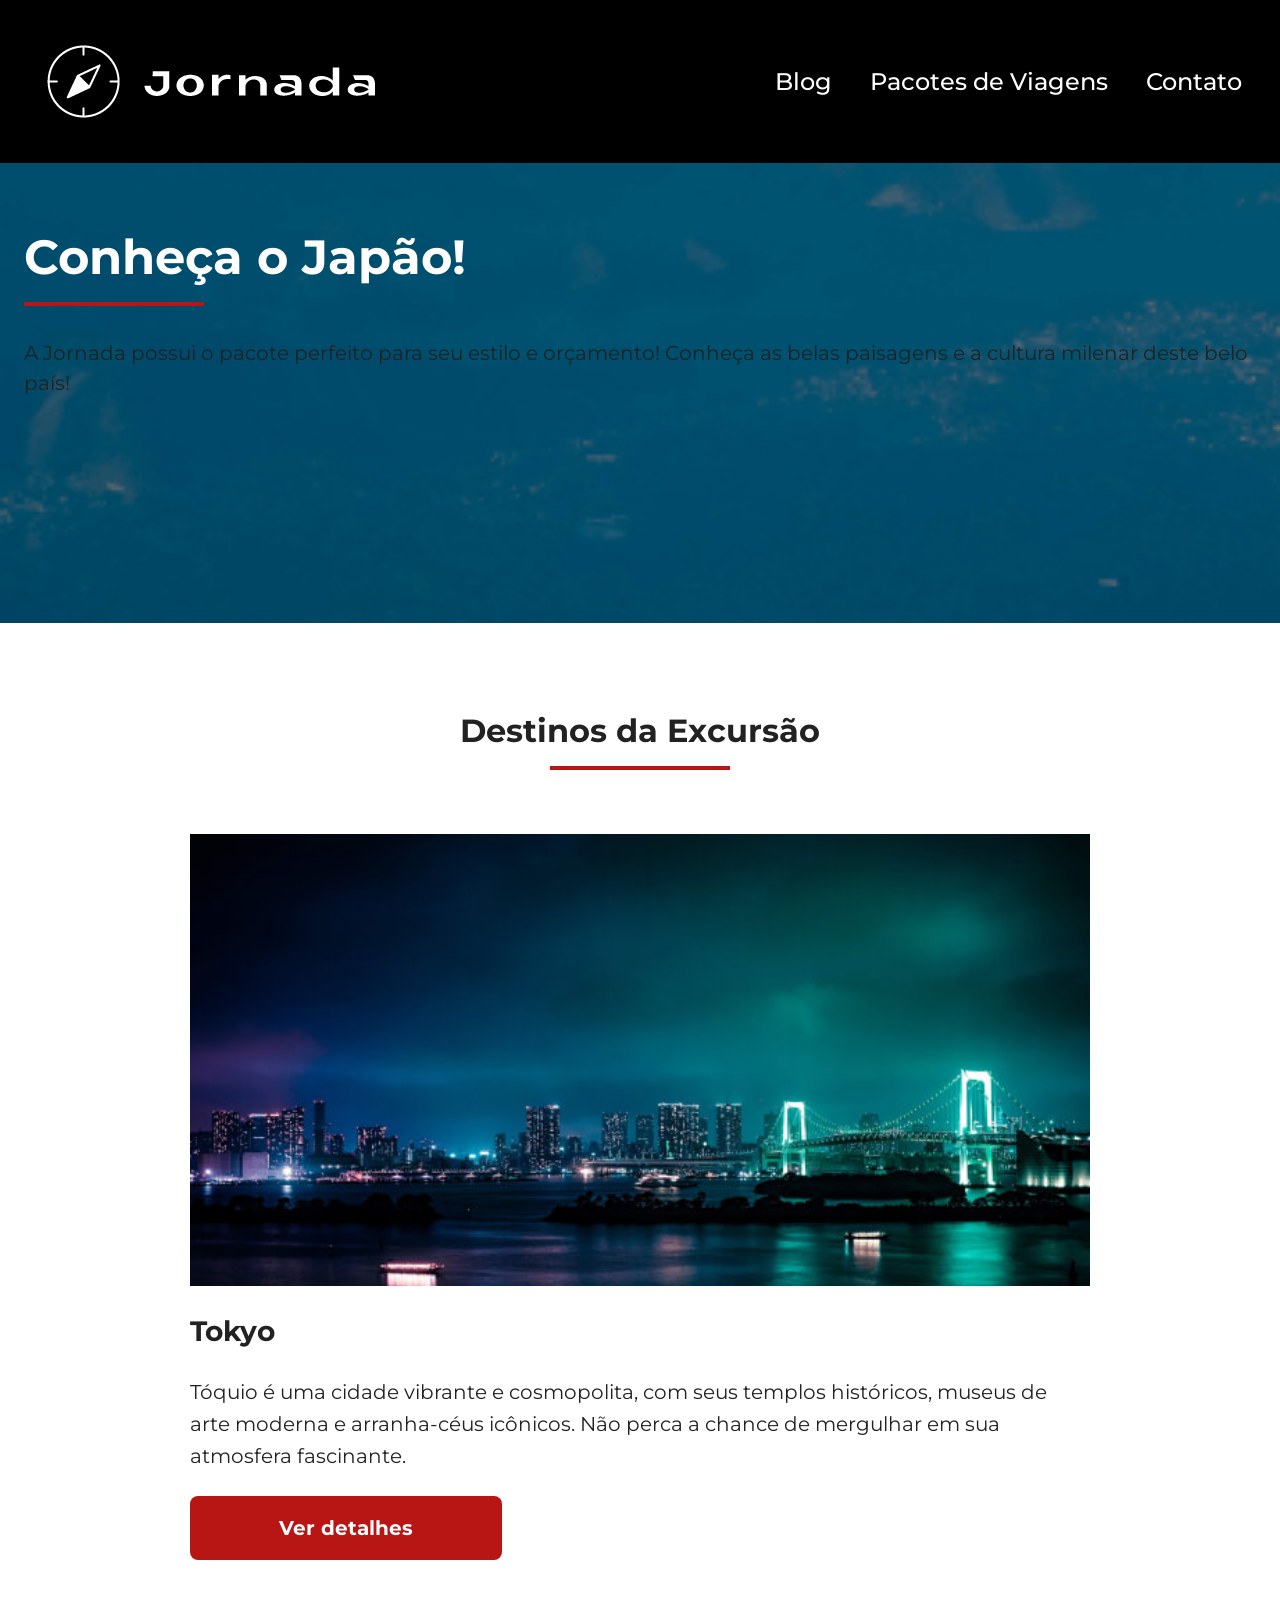
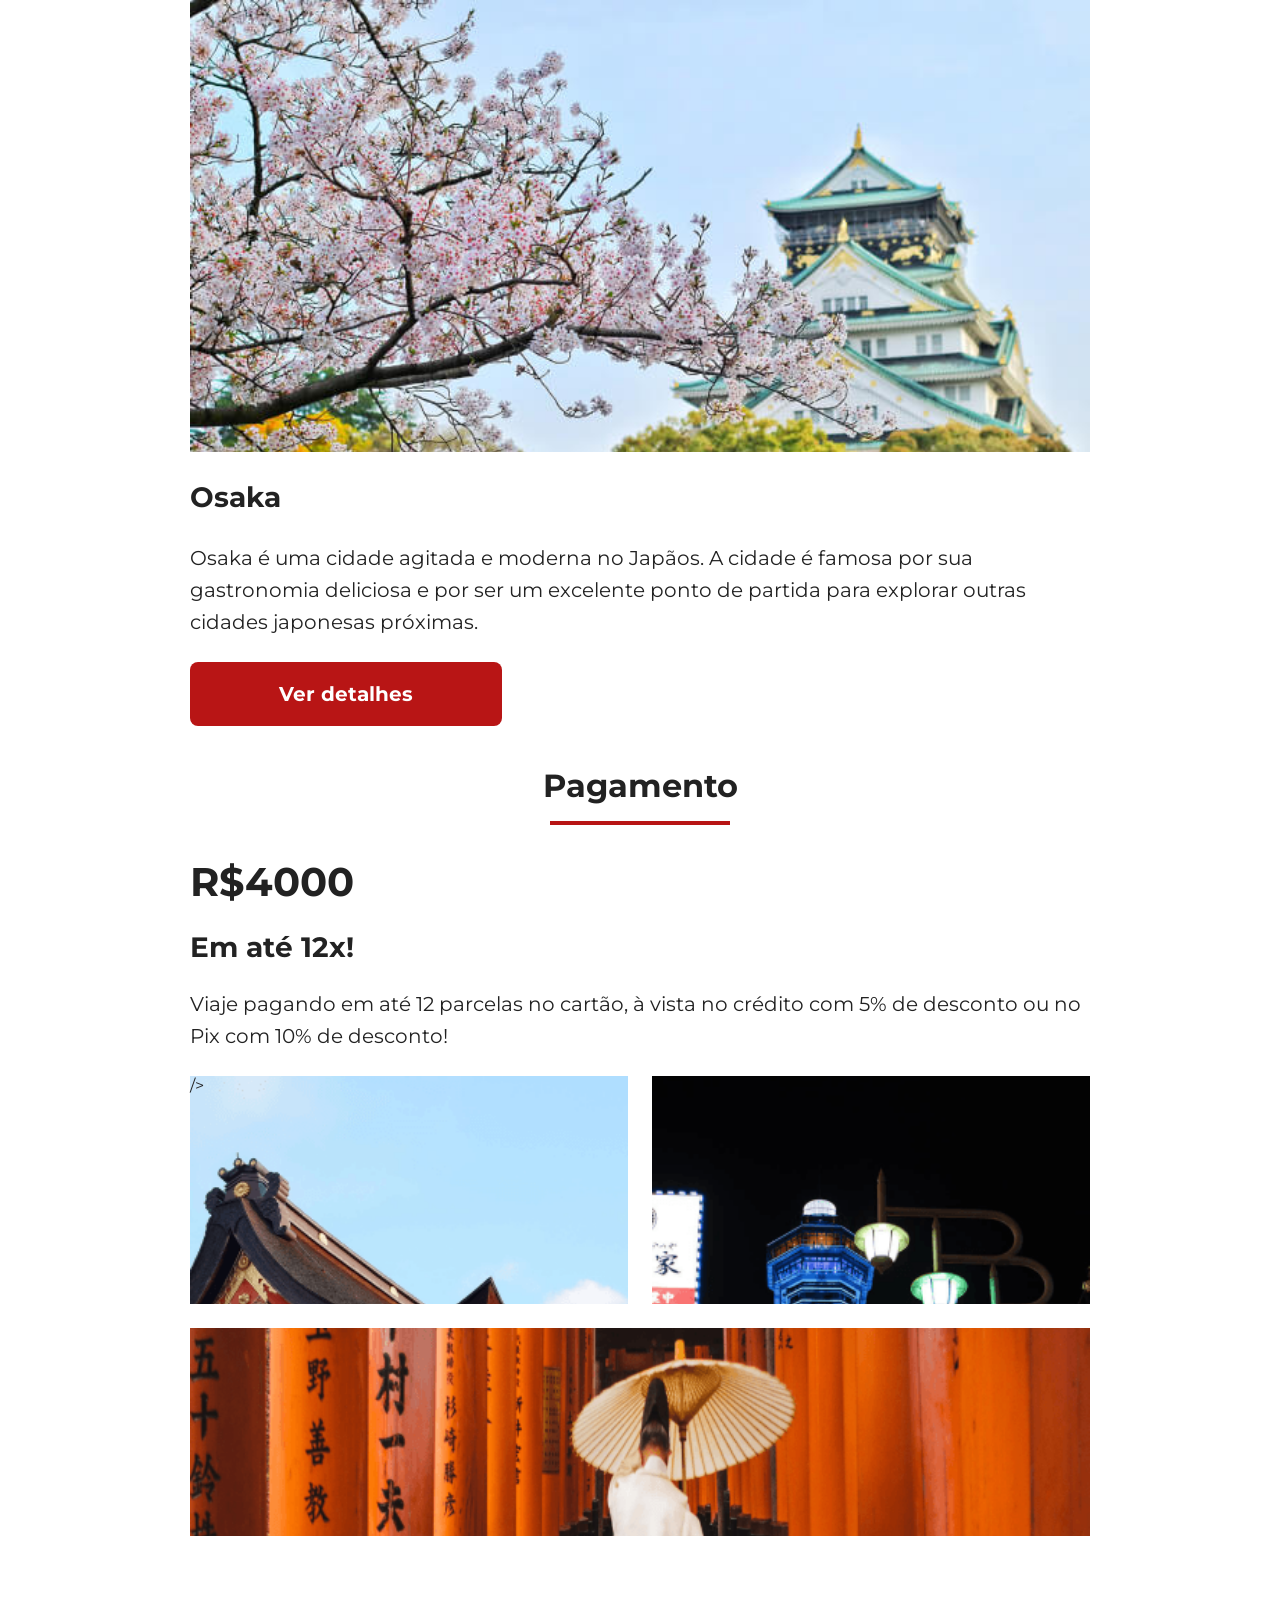
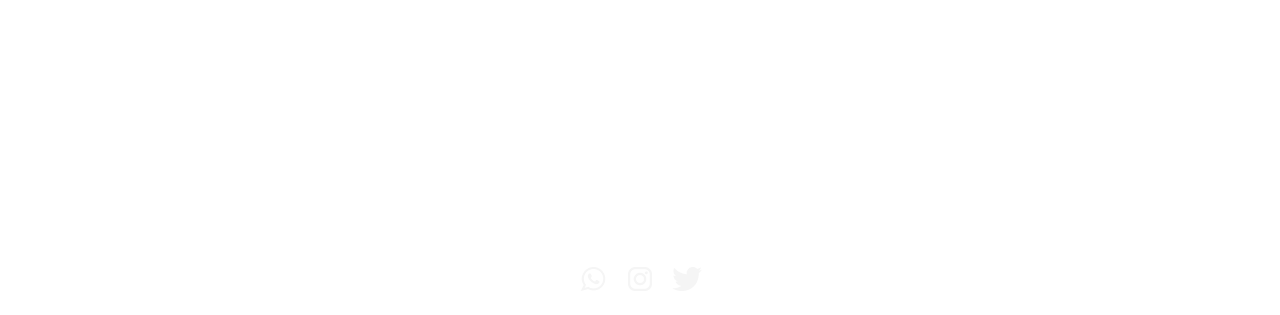
==== pacote-de-viagens.html @ 379eefe7 "finaliza sessão mobile hero, destinos e pagamento" ====
<!doctype html>
<html lang="en">
  <head>
    <meta charset="UTF-8" />
    <meta name="viewport" content="width=device-width, initial-scale=1.0" />
    <meta
      name="description"
      content="Jornada Viagens, uma agência apaixonada por criar viagens inesquecíveis"
    />
    <meta name="og:title" content="Jornada Viagens" />
    <meta
      name="og:description"
      content="Jornada Viagens, uma agência apaixonada por criar viagens inesquecíveis"
    />
    <meta
      name="og:image"
      content="https://github.com/Filipe-Cavalcanti/jornada-viagens/img/logo-footer.png"
    />
    <meta name="og:type" content="website" />
    <meta
      name="og:url"
      content="https://github.com/Filipe-Cavalcanti/jornada-viagens"
    />
    <link rel="icon" href="./favico.svg" type="xml/svg" />
    <link rel="stylesheet" href="./css/style.css" />
    <title>Jornada Viagens</title>
  </head>
  <body>
    <header class="main-header">
      <a class="logo" href="index.html" title="voltar para a página inicial">
        <img
          class="img-mobile"
          src="img/bussola-jornada-branca.png"
          alt="bussola do logo Jornada Viagens na cor branca"
        />
        <img
          class="img-desktop"
          src="img/bussola-texto-jornada-branco.png"
          alt="bussola do logo Jornada Viagens na cor branca"
        />
      </a>
      <div class="navigation-menu">
        <label for="menu">
          <img src="img/menu.png" alt="menu" />
        </label>
        <input type="checkbox" id="menu" hidden />
        <nav>
          <ul class="list-links">
            <li><a href="blog.html" title="acessar blog">Blog</a></li>
            <li>
              <a href="pacotes.html" title="acessar pacotes de viagem">
                Pacotes de Viagens
              </a>
            </li>
            <li><a href="contato.html" title="acessar contato">Contato</a></li>
          </ul>
        </nav>
      </div>
    </header>
    <main>
      <section class="hero">
        <div class="hero-pack-img">
          <h1>Conheça o Japão!</h1>
          <hr />
          <p>
            A Jornada possui o pacote perfeito para seu estilo e orçamento!
            Conheça as belas paisagens e a cultura milenar deste belo país!
          </p>
        </div>
      </section>
      <section class="destinations">
        <div class="section-title">
          <h2>Destinos da Excursão</h2>
          <hr />
        </div>
        <div class="destination-items">
          <article class="item">
            <header>
              <div class="img-item-tokyo"></div>
              <h3 class="content-title">Tokyo</h3>
            </header>
            <p class="content-text">
              Tóquio é uma cidade vibrante e cosmopolita, com seus templos
              históricos, museus de arte moderna e arranha-céus icônicos. Não
              perca a chance de mergulhar em sua atmosfera fascinante.
            </p>
            <footer>
              <a
                href="#"
                class="button"
                target="_blank"
                title="Veja mais detalhes do destino Tokyo"
                >Ver detalhes</a
              >
            </footer>
          </article>
          <article class="item">
            <header>
              <div class="img-item-osaka"></div>
              <h3 class="content-title">Osaka</h3>
            </header>
            <p class="content-text">
              Osaka é uma cidade agitada e moderna no Japãos. A cidade é famosa
              por sua gastronomia deliciosa e por ser um excelente ponto de
              partida para explorar outras cidades japonesas próximas.
            </p>
            <footer>
              <a
                href="#"
                class="button"
                target="_blank"
                title="Veja mais detalhes do destino Osaka"
                >Ver detalhes</a
              >
            </footer>
          </article>
        </div>
      </section>
      <section class="payments">
        <div class="section-title">
          <h2>Pagamento</h2>
          <hr />
        </div>
        <div class="content-container">
          <div class="text-content">
            <h3 class="extra-title">R$4000</h3>
            <h4>Em até 12x!</h4>
            <p class="content-text">
              Viaje pagando em até 12 parcelas no cartão, à vista no crédito com
              5% de desconto ou no Pix com 10% de desconto!
            </p>
          </div>
          <div class="image-gallery">
            <div class="image fourth">/></div>
            <div class="image fifth"></div>
            <div class="image sixth colspan-2"></div>
          </div>
        </div>
      </section>
    </main>
    <footer class="main-footer">
      <div class="footer-content">
        <a
          href="index.html"
          class="footer-logo"
          title="voltar para a página inicial"
          ><img
            src="./img/logo-footer-mobile.png"
            alt="Logotipo Jornada Viagens na cor branca"
        /></a>
        <div class="footer-info">
          <p>Horário de atendimento: 08h - 20h (Segunda a Sábado)</p>
          <p>Desenvolvido por Alura. Projeto fictício sem fins comerciais.</p>
        </div>
      </div>
      <div class="social">
        <p>Acesse nossas redes:</p>
        <div class="social-icons">
          <a
            href="#"
            class="footer-icon"
            title="Acesse o Whatsapp do Jornada Viagens"
            ><img
              src="./img/Whatsapp.png"
              alt="ícone do Whatsapp na cor branca"
          /></a>
          <a
            href="#"
            class="footer-icon"
            title="Acesse o Instagram do Jornada Viagens"
            ><img
              src="./img/Instragam.png"
              alt="ícone do Instragam na cor branca"
          /></a>
          <a
            href="#"
            class="footer-icon"
            title="Acesse o X (Twitter) do Jornada Viagens"
            ><img src="./img/Twiter.png" alt="ícone do Twitter na cor branca"
          /></a>
        </div>
      </div>
    </footer>
  </body>
</html>
---- css/style.css ----
@import url(global.css);
@import url(header.css);
@import url(hero.css);
@import url(offers.css);
@import url(categories.css);
@import url(destinations.css);
@import url(payments.css);
@import url(testimonials.css);
@import url(bottom-hero.css);
@import url(footer.css);
@import url(hero-packs.css);
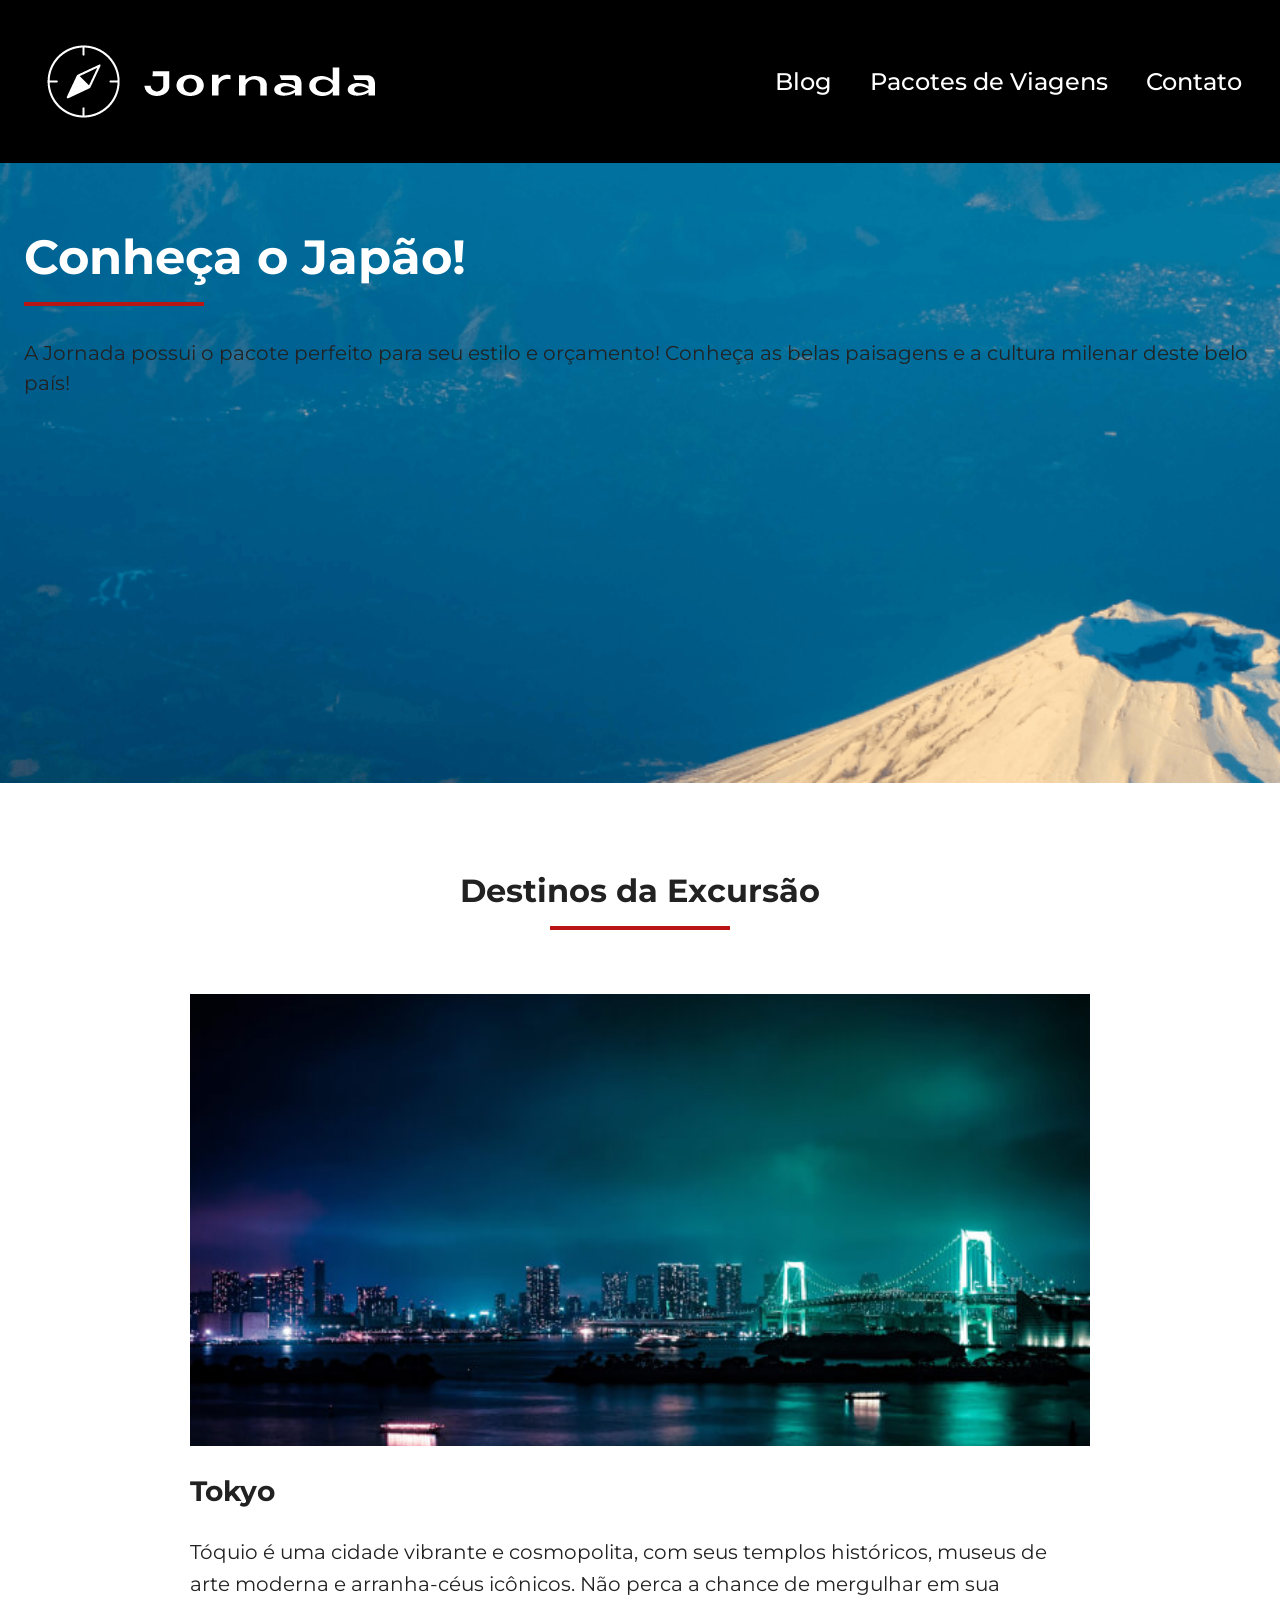
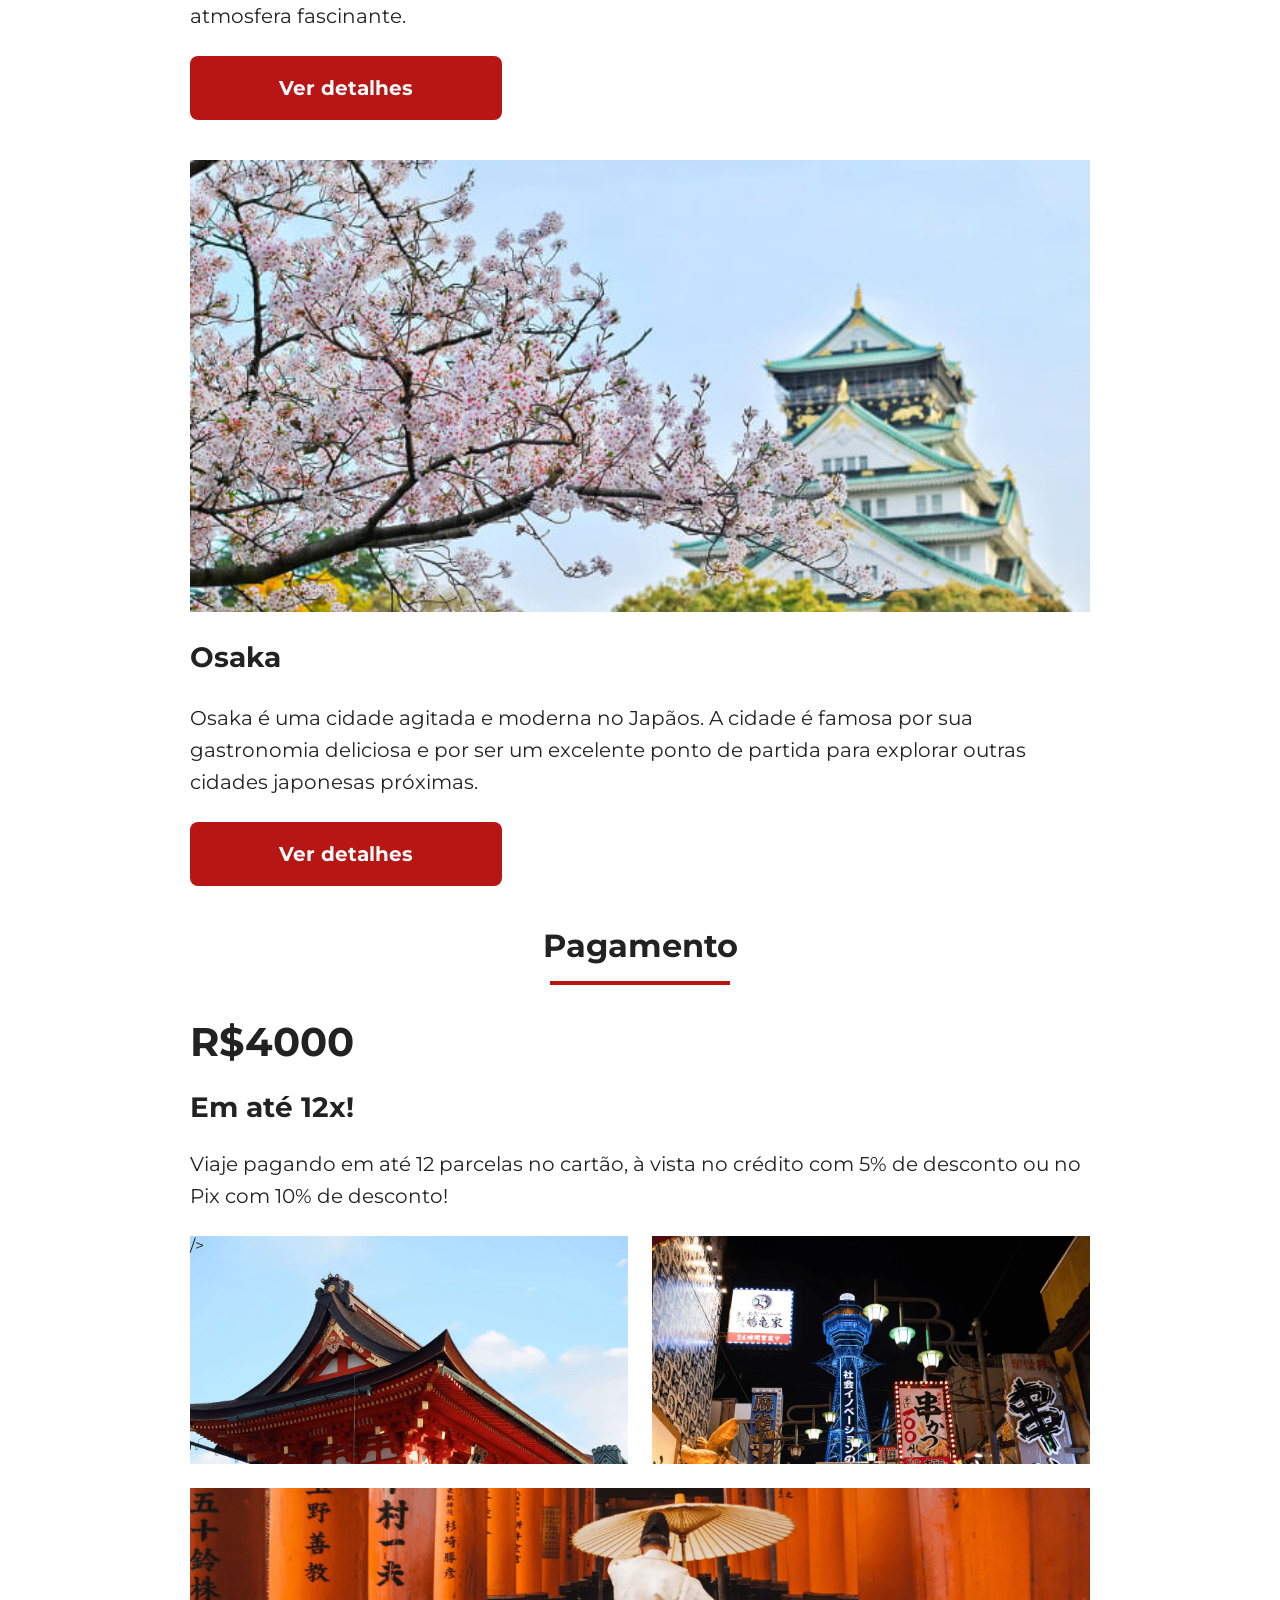
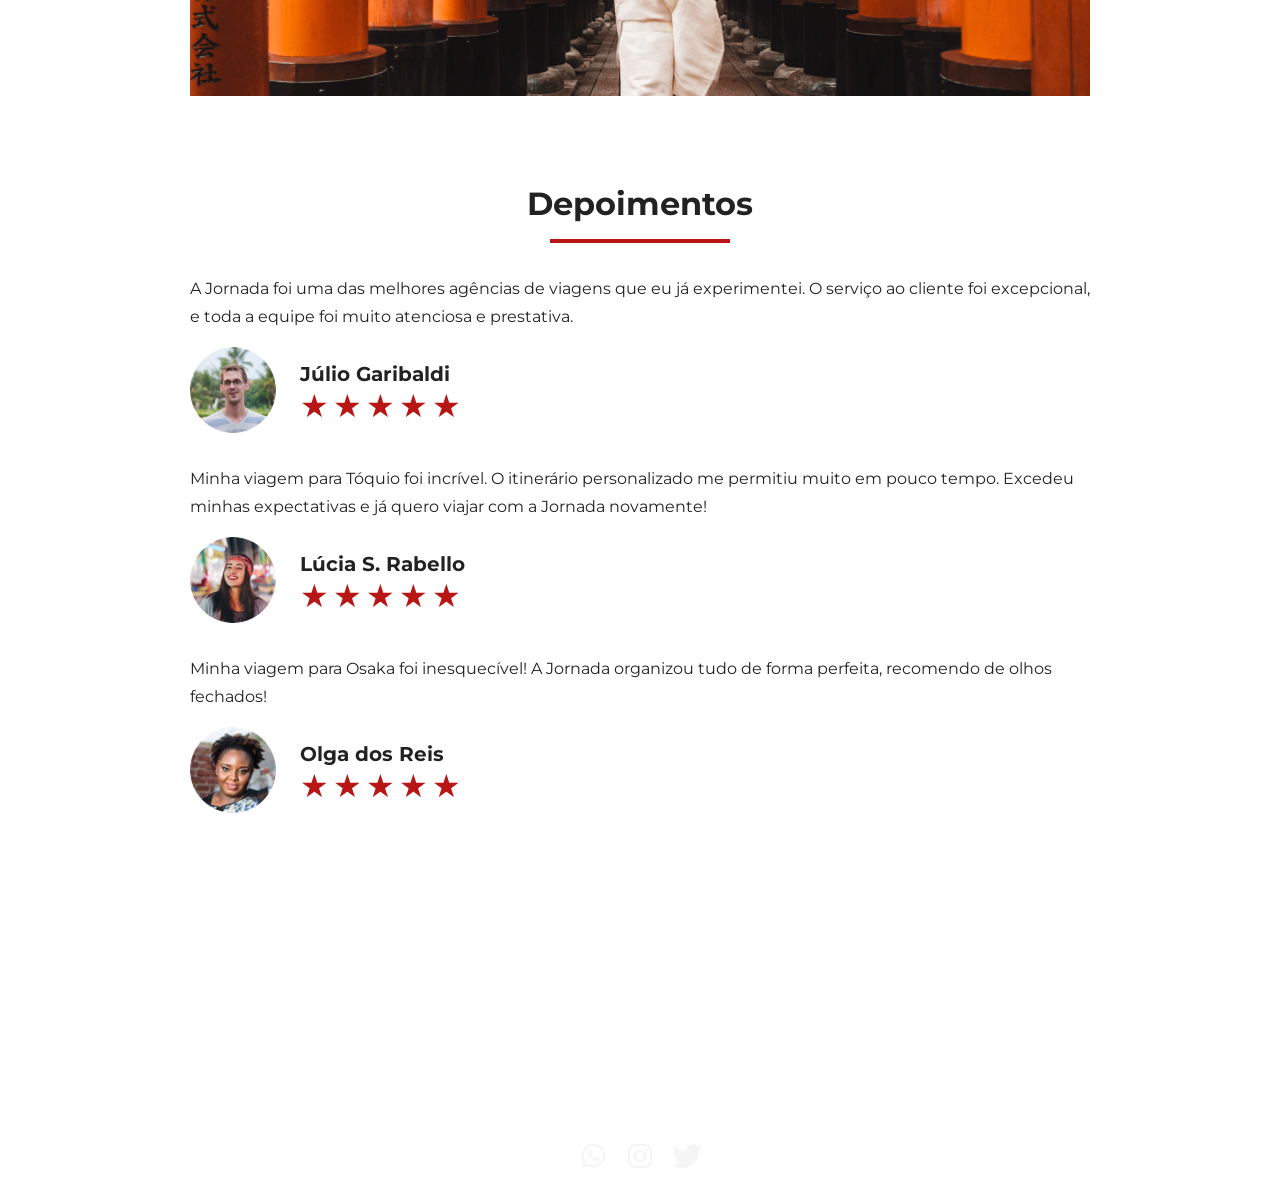
==== commit 819289dd: "Finaliza testimonials" ====
--- a/pacote-de-viagens.html
+++ b/pacote-de-viagens.html
@@ -137,6 +137,88 @@
           </div>
         </div>
       </section>
+      <section class="testimonials">
+        <div class="section-title">
+          <h2>Depoimentos</h2>
+          <hr />
+        </div>
+        <div class="testimonial-container">
+          <article>
+            <header>
+              <p>
+                A Jornada foi uma das melhores agências de viagens que eu já
+                experimentei. O serviço ao cliente foi excepcional, e toda a
+                equipe foi muito atenciosa e prestativa.
+              </p>
+            </header>
+            <footer>
+              <img
+                src="./img/rosto4.png"
+                alt="imagem de perfil da cliente Talita Villas Boas"
+              />
+              <div class="profile-content">
+                <h3>Júlio Garibaldi</h3>
+                <div class="rating">
+                  <span class="star">★</span>
+                  <span class="star">★</span>
+                  <span class="star">★</span>
+                  <span class="star">★</span>
+                  <span class="star">★</span>
+                </div>
+              </div>
+            </footer>
+          </article>
+          <article>
+            <header>
+              <p>
+                Minha viagem para Tóquio foi incrível. O itinerário
+                personalizado me permitiu muito em pouco tempo. Excedeu minhas
+                expectativas e já quero viajar com a Jornada novamente!
+              </p>
+            </header>
+            <footer>
+              <img
+                src="./img/rosto5.png"
+                alt="imagem de perfil do cliente Amari Salin"
+              />
+              <div class="profile-content">
+                <h3>Lúcia S. Rabello</h3>
+                <div class="rating">
+                  <span class="star">★</span>
+                  <span class="star">★</span>
+                  <span class="star">★</span>
+                  <span class="star">★</span>
+                  <span class="star">★</span>
+                </div>
+              </div>
+            </footer>
+          </article>
+          <article>
+            <header>
+              <p>
+                Minha viagem para Osaka foi inesquecível! A Jornada organizou
+                tudo de forma perfeita, recomendo de olhos fechados!
+              </p>
+            </header>
+            <footer>
+              <img
+                src="./img/rosto6.png"
+                alt="imagem de perfil do cliente Lauro B. Matos"
+              />
+              <div class="profile-content">
+                <h3>Olga dos Reis</h3>
+                <div class="rating">
+                  <span class="star">★</span>
+                  <span class="star">★</span>
+                  <span class="star">★</span>
+                  <span class="star">★</span>
+                  <span class="star">★</span>
+                </div>
+              </div>
+            </footer>
+          </article>
+        </div>
+      </section>
     </main>
     <footer class="main-footer">
       <div class="footer-content">
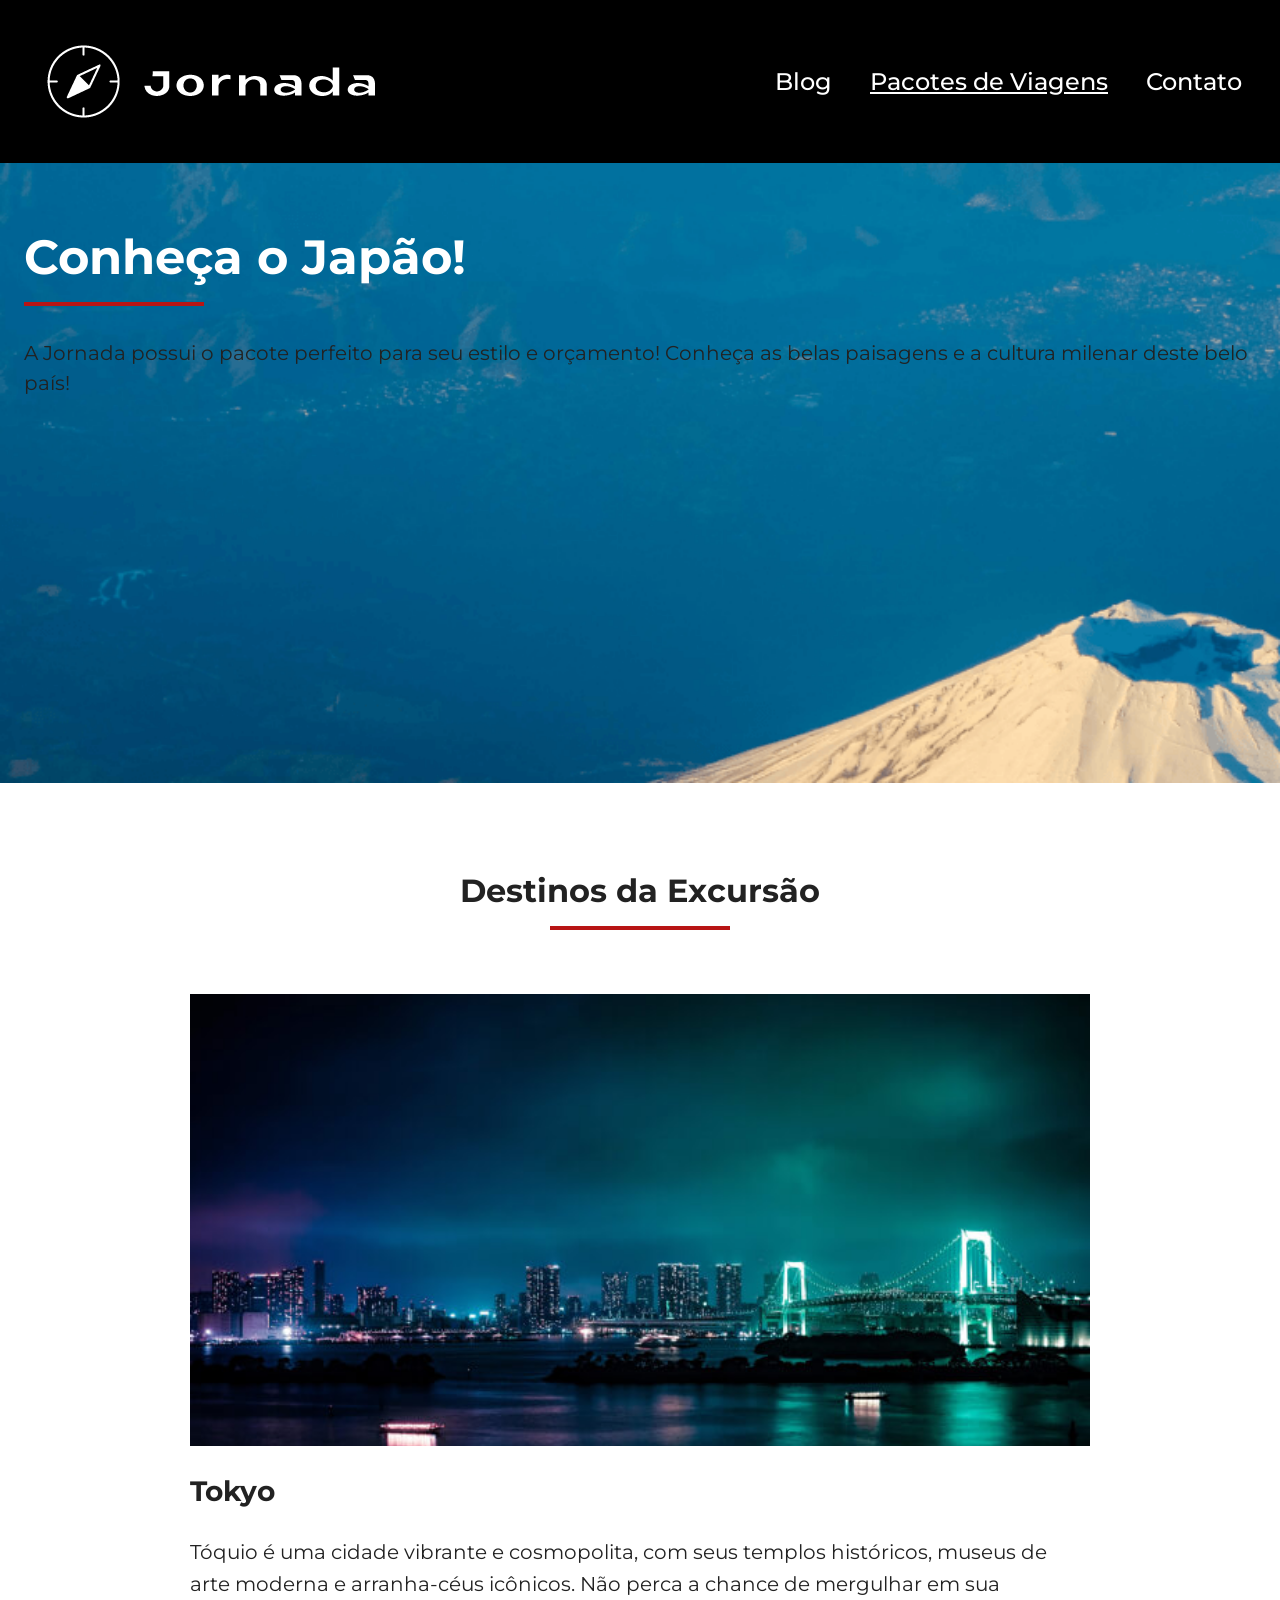
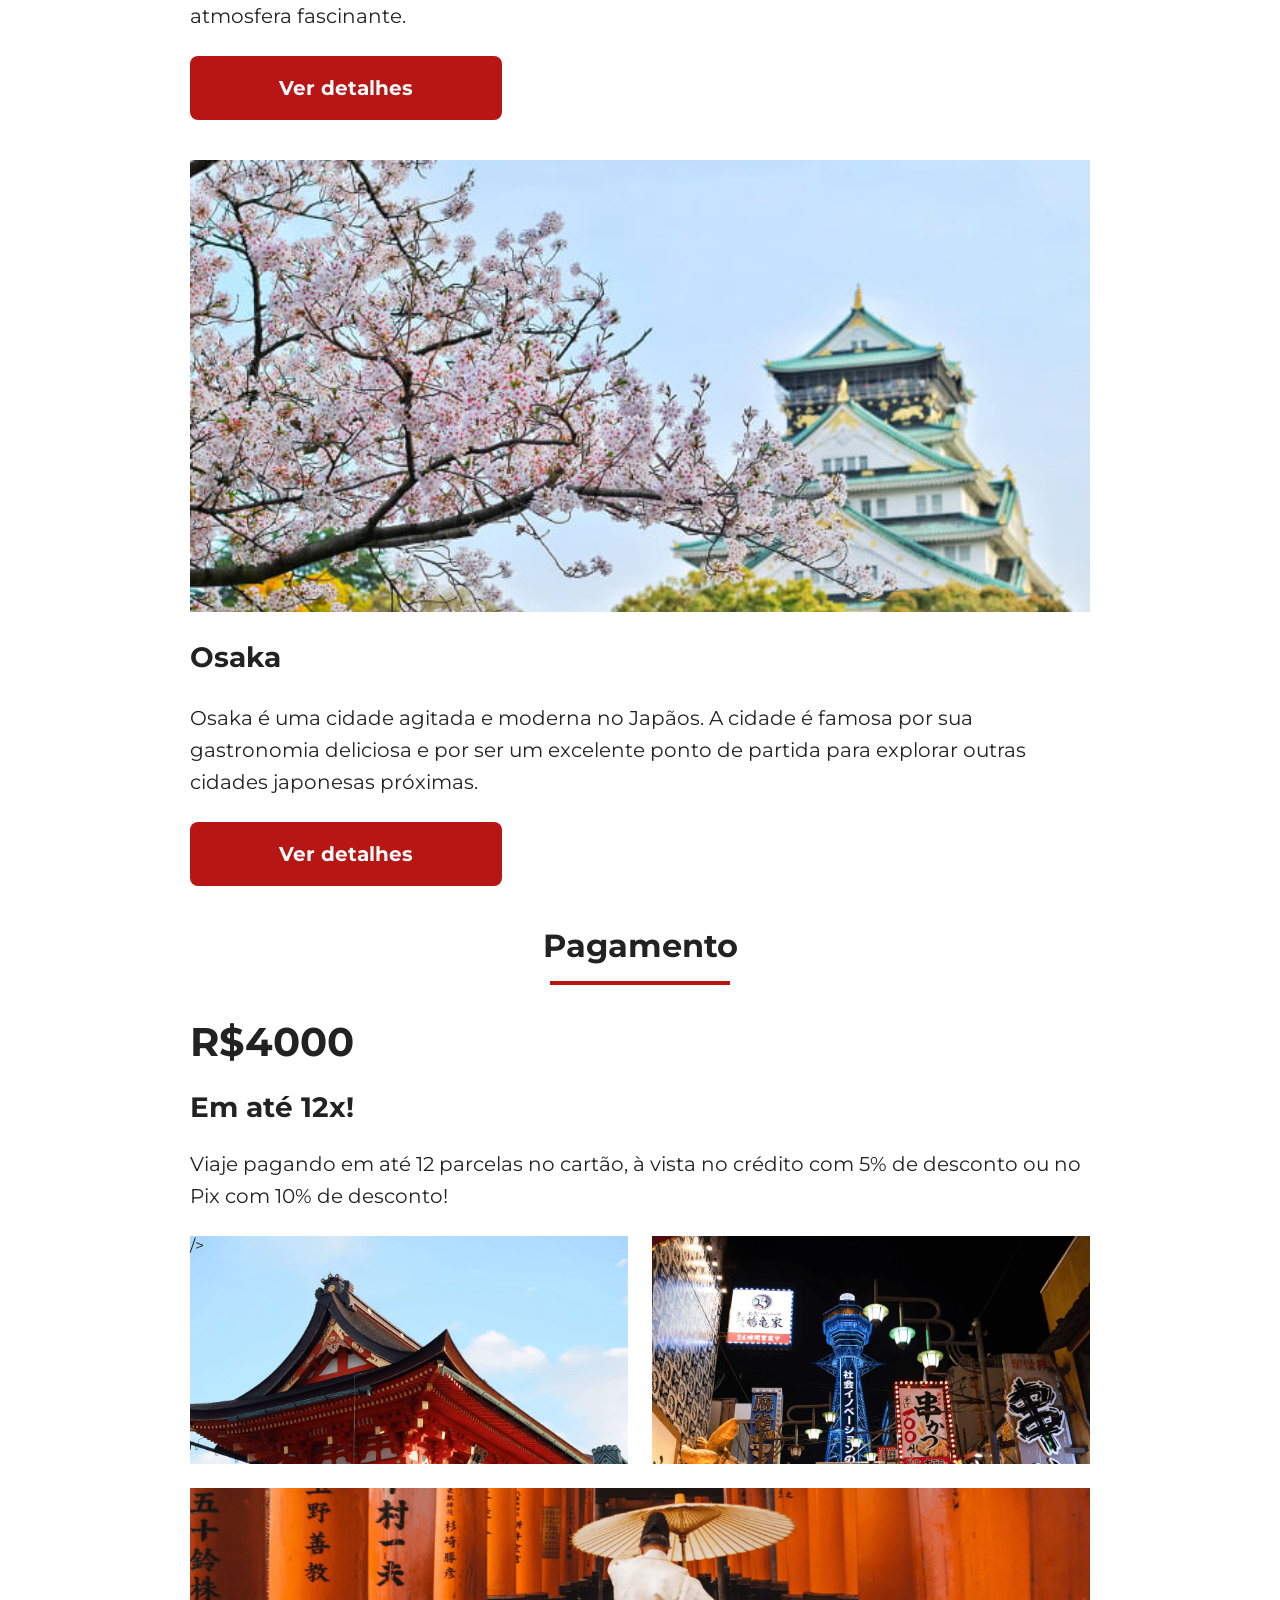
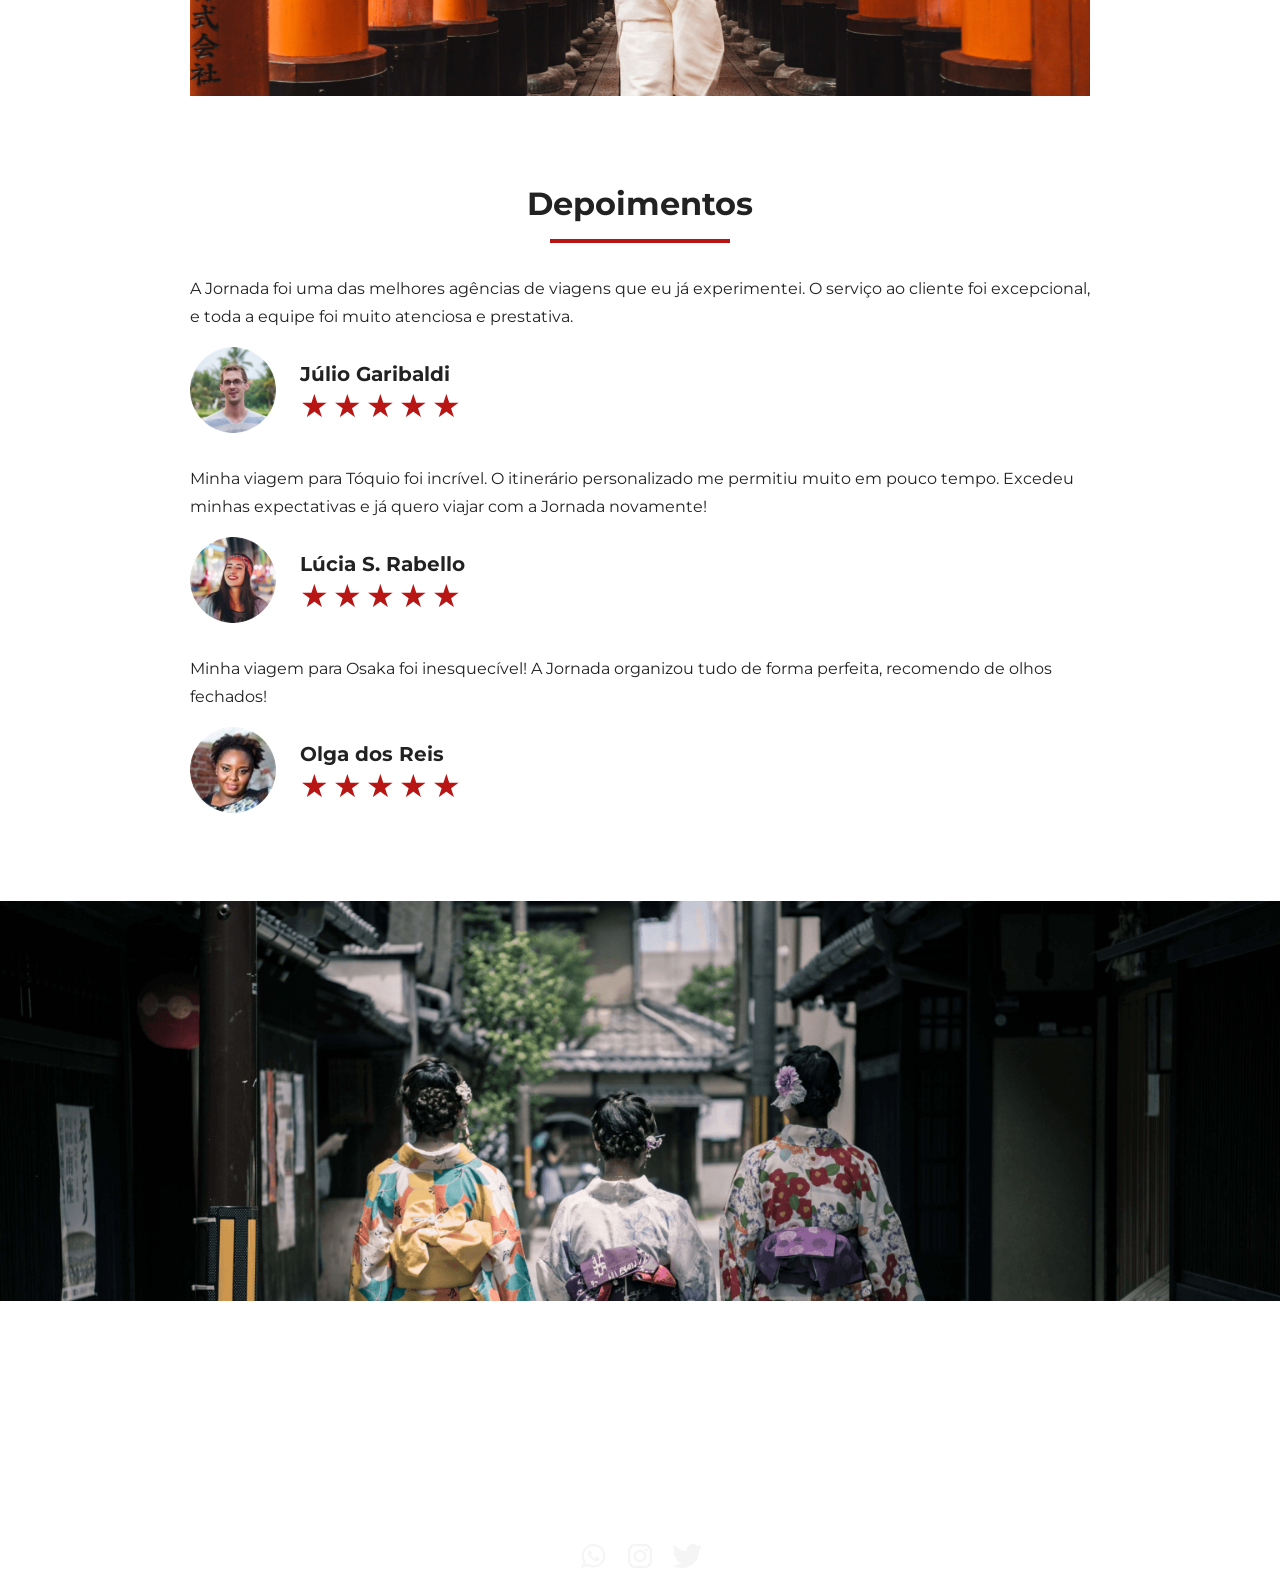
==== commit ab89439a: "Finaliza página de pacotes de viagem" ====
--- a/pacote-de-viagens.html
+++ b/pacote-de-viagens.html
@@ -48,7 +48,12 @@
           <ul class="list-links">
             <li><a href="blog.html" title="acessar blog">Blog</a></li>
             <li>
-              <a href="pacotes.html" title="acessar pacotes de viagem">
+              <a
+                href="pacote-de-viagens.html"
+                class="active"
+                target="_blank"
+                title="acessar pacotes de viagem"
+              >
                 Pacotes de Viagens
               </a>
             </li>
@@ -218,6 +223,9 @@
             </footer>
           </article>
         </div>
+      </section>
+      <section class="bottom-hero-pack">
+        <div class="bottom-hero-pack-img"></div>
       </section>
     </main>
     <footer class="main-footer">
